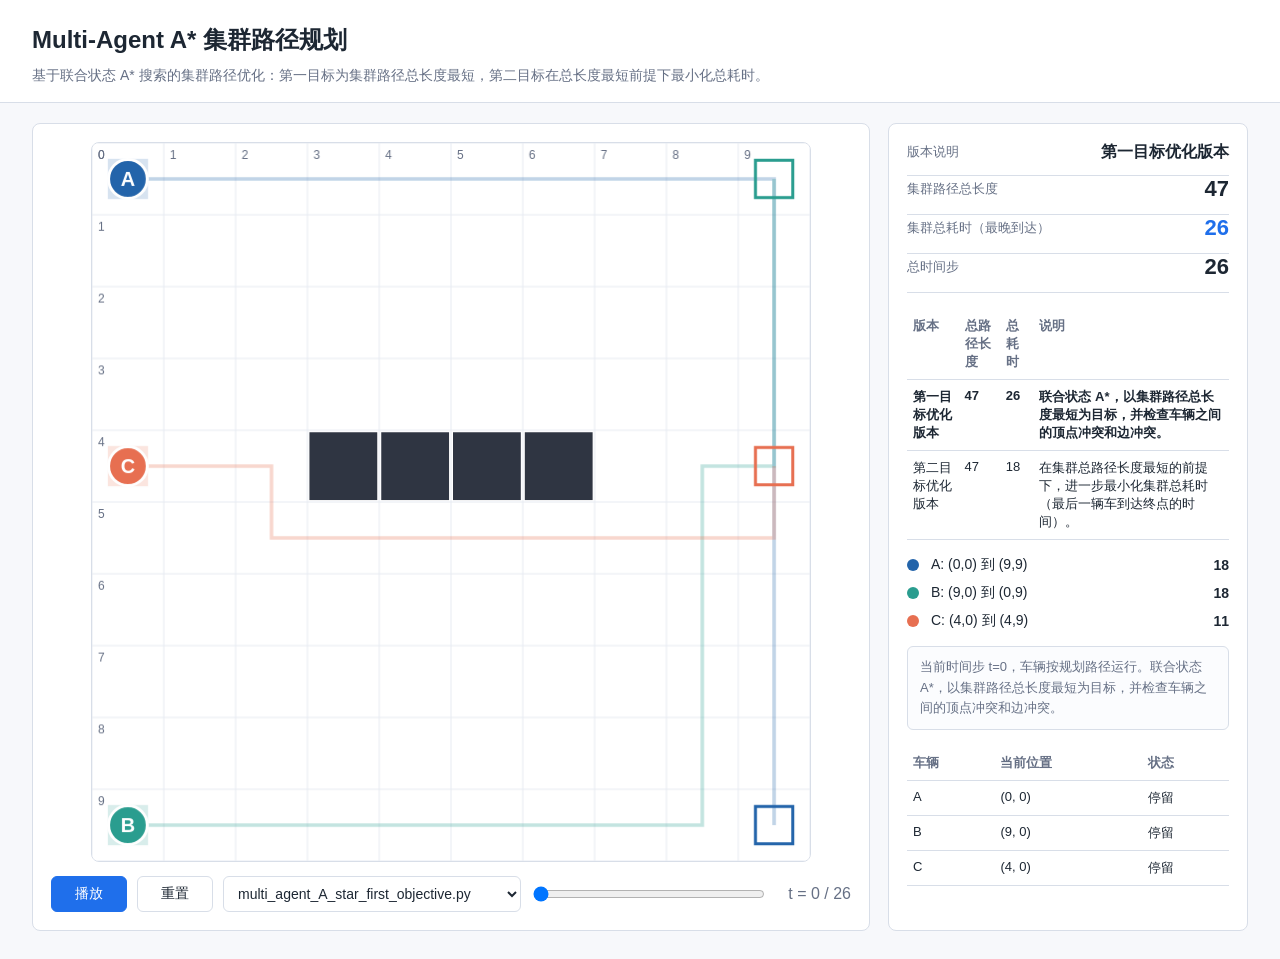
==== web/index.html @ dc102a69 "feat: 新增多智能体A*路径规划可视化项目 添加了完整的web可视化前端，包括播放器组件、渲染器、页面样式； 为两个版本的多智能体A*算法添加json输出支持，生成可视化所需的规划数据； 补充了第" ====
<!DOCTYPE html>
<html lang="zh-CN">
<head>
  <meta charset="UTF-8" />
  <meta name="viewport" content="width=device-width, initial-scale=1.0" />
  <title>Multi-Agent A* 集群路径规划 — 可视化结果</title>
  <link rel="stylesheet" href="css/style.css" />
</head>
<body>
  <header>
    <h1>Multi-Agent A* 集群路径规划</h1>
    <p class="subtitle">
      基于联合状态 A* 搜索的集群路径优化：第一目标为集群路径总长度最短，第二目标在总长度最短前提下最小化总耗时。
    </p>
  </header>

  <main>
    <section class="workspace" aria-label="动画展示区">
      <div class="canvas-wrap">
        <canvas id="map" width="720" height="720"></canvas>
      </div>
      <div class="controls">
        <button id="play" class="primary" type="button">播放</button>
        <button id="reset" type="button">重置</button>
        <select id="fileSelect" aria-label="选择展示文件"></select>
        <input id="slider" type="range" min="0" max="0" value="0" step="1" aria-label="时间步" />
        <div id="time" class="time">t = 0 / 0</div>
      </div>
    </section>

    <aside class="side" aria-label="结果说明">
      <div>
        <div class="metric-row">
          <span class="metric-label">版本说明</span>
          <strong id="fileDescription"></strong>
        </div>
        <div class="metric-row">
          <span class="metric-label">集群路径总长度</span>
          <span class="metric-value" id="totalLength">-</span>
        </div>
        <div class="metric-row">
          <span class="metric-label">集群总耗时（最晚到达）</span>
          <span class="metric-value highlight" id="totalMakespan">-</span>
        </div>
        <div class="metric-row">
          <span class="metric-label">总时间步</span>
          <span class="metric-value" id="totalTime">-</span>
        </div>
      </div>

      <table id="comparisonTable">
        <thead>
          <tr>
            <th>版本</th>
            <th>总路径长度</th>
            <th>总耗时</th>
            <th>说明</th>
          </tr>
        </thead>
        <tbody></tbody>
      </table>

      <div class="legend" id="legend"></div>

      <div class="status" id="status"></div>

      <table>
        <thead>
          <tr>
            <th>车辆</th>
            <th>当前位置</th>
            <th>状态</th>
          </tr>
        </thead>
        <tbody id="vehicleTable"></tbody>
      </table>
    </aside>
  </main>

  <script src="js/renderer.js"></script>
  <script src="js/player.js"></script>
  <script src="js/app.js"></script>
  <script>
    async function loadAll() {
      const algorithms = ["first_objective", "second_objective"];
      const datasets = {};

      for (const algo of algorithms) {
        try {
          const resp = await fetch(`data/${algo}.json`);
          if (resp.ok) {
            const json = await resp.json();
            datasets[algo] = json;
            const select = document.getElementById("fileSelect");
            const option = document.createElement("option");
            option.value = algo;
            option.textContent = json.file || algo;
            select.appendChild(option);
          }
        } catch (e) {
          console.warn(`Failed to load ${algo}.json:`, e);
        }
      }

      App.init(datasets);
    }

    loadAll();
  </script>
</body>
</html>
---- web/css/style.css ----
:root {
  --bg: #f7f8fb;
  --panel: #ffffff;
  --ink: #1d2733;
  --muted: #667085;
  --line: #d8dee8;
  --grid: #e7ebf2;
  --obstacle: #2f3542;
  --accent: #1f6feb;
  --objective1: #0891b2;
  --objective2: #7c3aed;
}

* {
  box-sizing: border-box;
}

body {
  margin: 0;
  min-height: 100vh;
  color: var(--ink);
  background: var(--bg);
  font-family: "Microsoft YaHei", "Segoe UI", Arial, sans-serif;
}

header {
  padding: 24px 32px 14px;
  border-bottom: 1px solid var(--line);
  background: var(--panel);
}

h1 {
  margin: 0 0 8px;
  font-size: 24px;
  font-weight: 700;
}

.subtitle {
  margin: 0;
  color: var(--muted);
  font-size: 14px;
  line-height: 1.7;
}

main {
  display: grid;
  grid-template-columns: minmax(420px, 1fr) 360px;
  gap: 18px;
  padding: 20px 32px 28px;
}

.workspace,
.side {
  background: var(--panel);
  border: 1px solid var(--line);
  border-radius: 8px;
}

.workspace {
  padding: 18px;
}

.canvas-wrap {
  width: 100%;
  max-width: 720px;
  margin: 0 auto;
  aspect-ratio: 1 / 1;
}

canvas {
  width: 100%;
  height: 100%;
  display: block;
  border: 1px solid var(--line);
  border-radius: 8px;
  background: #fff;
}

.controls {
  display: grid;
  grid-template-columns: auto auto auto 1fr auto;
  align-items: center;
  gap: 10px;
  margin-top: 14px;
}

button {
  height: 36px;
  min-width: 76px;
  padding: 0 14px;
  border: 1px solid var(--line);
  border-radius: 6px;
  color: var(--ink);
  background: #fff;
  cursor: pointer;
  font-size: 14px;
}

button.primary {
  color: #fff;
  background: var(--accent);
  border-color: var(--accent);
}

input[type="range"] {
  width: 100%;
}

select {
  height: 36px;
  min-width: 120px;
  padding: 0 10px;
  border: 1px solid var(--line);
  border-radius: 6px;
  color: var(--ink);
  background: #fff;
  cursor: pointer;
  font-size: 14px;
}

.time {
  min-width: 78px;
  text-align: right;
  color: var(--muted);
  font-variant-numeric: tabular-nums;
}

.side {
  padding: 18px;
  display: flex;
  flex-direction: column;
  gap: 16px;
}

.metric-row {
  display: grid;
  grid-template-columns: 1fr auto;
  gap: 12px;
  align-items: center;
  padding-bottom: 12px;
  border-bottom: 1px solid var(--line);
}

.metric-label {
  color: var(--muted);
  font-size: 13px;
}

.metric-value {
  font-size: 22px;
  font-weight: 700;
  font-variant-numeric: tabular-nums;
}

.metric-value.highlight {
  color: var(--accent);
}

.legend {
  display: grid;
  gap: 10px;
}

.legend-item {
  display: grid;
  grid-template-columns: 16px 1fr auto;
  align-items: center;
  gap: 8px;
  font-size: 14px;
}

.dot {
  width: 12px;
  height: 12px;
  border-radius: 50%;
}

table {
  width: 100%;
  border-collapse: collapse;
  font-size: 13px;
}

th,
td {
  padding: 8px 6px;
  border-bottom: 1px solid var(--line);
  text-align: left;
  vertical-align: top;
}

th {
  color: var(--muted);
  font-weight: 600;
}

.status {
  min-height: 44px;
  padding: 10px 12px;
  border: 1px solid var(--line);
  border-radius: 6px;
  color: var(--muted);
  background: #fbfcfe;
  font-size: 13px;
  line-height: 1.6;
}

@media (max-width: 900px) {
  main {
    grid-template-columns: 1fr;
    padding: 16px;
  }

  header {
    padding: 20px 16px 12px;
  }

  .controls {
    grid-template-columns: auto auto auto 1fr;
  }

  .time {
    grid-column: 1 / -1;
    text-align: left;
  }
}
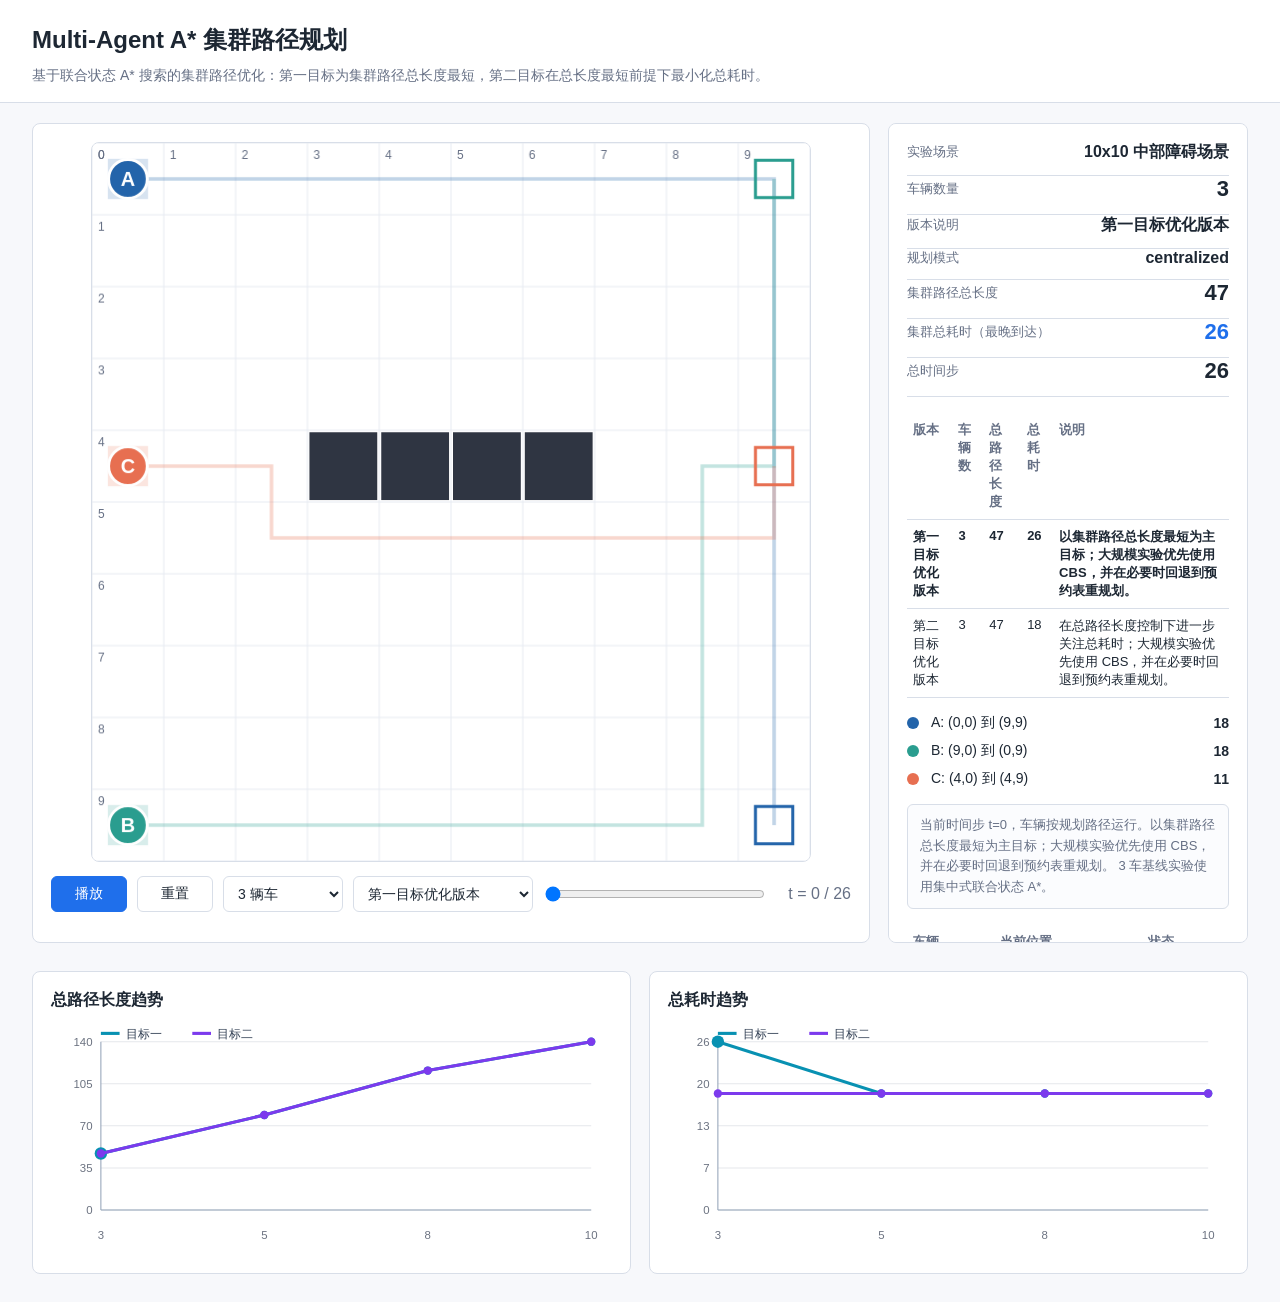
==== commit 834f80a7: "refactor: 重构启动脚本，自动适配端口、动态获取项目路径，新增批量实验生成逻辑，新增generate_experiments.py批量生成多车辆规模实验数据端页面，拓展到3/5/8/10辆车" ====
--- a/web/index.html
+++ b/web/index.html
@@ -22,7 +22,8 @@
       <div class="controls">
         <button id="play" class="primary" type="button">播放</button>
         <button id="reset" type="button">重置</button>
-        <select id="fileSelect" aria-label="选择展示文件"></select>
+        <select id="vehicleCountSelect" aria-label="选择车辆数量"></select>
+        <select id="algorithmSelect" aria-label="选择算法版本"></select>
         <input id="slider" type="range" min="0" max="0" value="0" step="1" aria-label="时间步" />
         <div id="time" class="time">t = 0 / 0</div>
       </div>
@@ -31,8 +32,20 @@
     <aside class="side" aria-label="结果说明">
       <div>
         <div class="metric-row">
+          <span class="metric-label">实验场景</span>
+          <strong id="scenarioLabel"></strong>
+        </div>
+        <div class="metric-row">
+          <span class="metric-label">车辆数量</span>
+          <span class="metric-value" id="vehicleCount">-</span>
+        </div>
+        <div class="metric-row">
           <span class="metric-label">版本说明</span>
           <strong id="fileDescription"></strong>
+        </div>
+        <div class="metric-row">
+          <span class="metric-label">规划模式</span>
+          <strong id="plannerMode"></strong>
         </div>
         <div class="metric-row">
           <span class="metric-label">集群路径总长度</span>
@@ -77,29 +90,41 @@
     </aside>
   </main>
 
+  <section class="trend-panel" aria-label="实验趋势">
+    <div class="trend-card">
+      <h2>总路径长度趋势</h2>
+      <div id="lengthTrend"></div>
+    </div>
+    <div class="trend-card">
+      <h2>总耗时趋势</h2>
+      <div id="makespanTrend"></div>
+    </div>
+  </section>
+
   <script src="js/renderer.js"></script>
   <script src="js/player.js"></script>
   <script src="js/app.js"></script>
   <script>
     async function loadAll() {
-      const algorithms = ["first_objective", "second_objective"];
       const datasets = {};
 
-      for (const algo of algorithms) {
-        try {
-          const resp = await fetch(`data/${algo}.json`);
-          if (resp.ok) {
-            const json = await resp.json();
-            datasets[algo] = json;
-            const select = document.getElementById("fileSelect");
-            const option = document.createElement("option");
-            option.value = algo;
-            option.textContent = json.file || algo;
-            select.appendChild(option);
+      try {
+        const manifestResp = await fetch("data/manifest.json");
+        if (!manifestResp.ok) {
+          throw new Error("manifest.json not found");
+        }
+
+        const manifest = await manifestResp.json();
+        for (const item of manifest.datasets || []) {
+          const resp = await fetch(`data/${item.file}`);
+          if (!resp.ok) {
+            continue;
           }
-        } catch (e) {
-          console.warn(`Failed to load ${algo}.json:`, e);
+          const json = await resp.json();
+          datasets[item.key] = json;
         }
+      } catch (e) {
+        console.warn("Failed to load manifest:", e);
       }
 
       App.init(datasets);
--- a/web/css/style.css
+++ b/web/css/style.css
@@ -49,8 +49,16 @@
   padding: 20px 32px 28px;
 }
 
+.trend-panel {
+  display: grid;
+  grid-template-columns: repeat(2, minmax(320px, 1fr));
+  gap: 18px;
+  padding: 0 32px 28px;
+}
+
 .workspace,
-.side {
+.side,
+.trend-card {
   background: var(--panel);
   border: 1px solid var(--line);
   border-radius: 8px;
@@ -78,7 +86,7 @@
 
 .controls {
   display: grid;
-  grid-template-columns: auto auto auto 1fr auto;
+  grid-template-columns: auto auto minmax(120px, auto) minmax(180px, auto) 1fr auto;
   align-items: center;
   gap: 10px;
   margin-top: 14px;
@@ -130,6 +138,37 @@
   display: flex;
   flex-direction: column;
   gap: 16px;
+  max-height: 820px;
+  overflow-y: auto;
+  scrollbar-width: thin;
+  scrollbar-color: #b8c2d3 transparent;
+}
+
+.side::-webkit-scrollbar {
+  width: 8px;
+}
+
+.side::-webkit-scrollbar-track {
+  background: transparent;
+}
+
+.side::-webkit-scrollbar-thumb {
+  border-radius: 999px;
+  background: #b8c2d3;
+}
+
+.side::-webkit-scrollbar-thumb:hover {
+  background: #94a3b8;
+}
+
+.trend-card {
+  padding: 18px;
+}
+
+.trend-card h2 {
+  margin: 0 0 12px;
+  font-size: 16px;
+  font-weight: 700;
 }
 
 .metric-row {
@@ -196,6 +235,8 @@
 
 .status {
   min-height: 44px;
+  height: auto;
+  flex-shrink: 0;
   padding: 10px 12px;
   border: 1px solid var(--line);
   border-radius: 6px;
@@ -203,6 +244,9 @@
   background: #fbfcfe;
   font-size: 13px;
   line-height: 1.6;
+  white-space: normal;
+  overflow-wrap: anywhere;
+  word-break: break-word;
 }
 
 @media (max-width: 900px) {
@@ -211,16 +255,26 @@
     padding: 16px;
   }
 
+  .trend-panel {
+    grid-template-columns: 1fr;
+    padding: 0 16px 20px;
+  }
+
   header {
     padding: 20px 16px 12px;
   }
 
   .controls {
-    grid-template-columns: auto auto auto 1fr;
+    grid-template-columns: auto auto;
   }
 
   .time {
     grid-column: 1 / -1;
     text-align: left;
   }
-}
+
+  select,
+  input[type="range"] {
+    grid-column: 1 / -1;
+  }
+}
